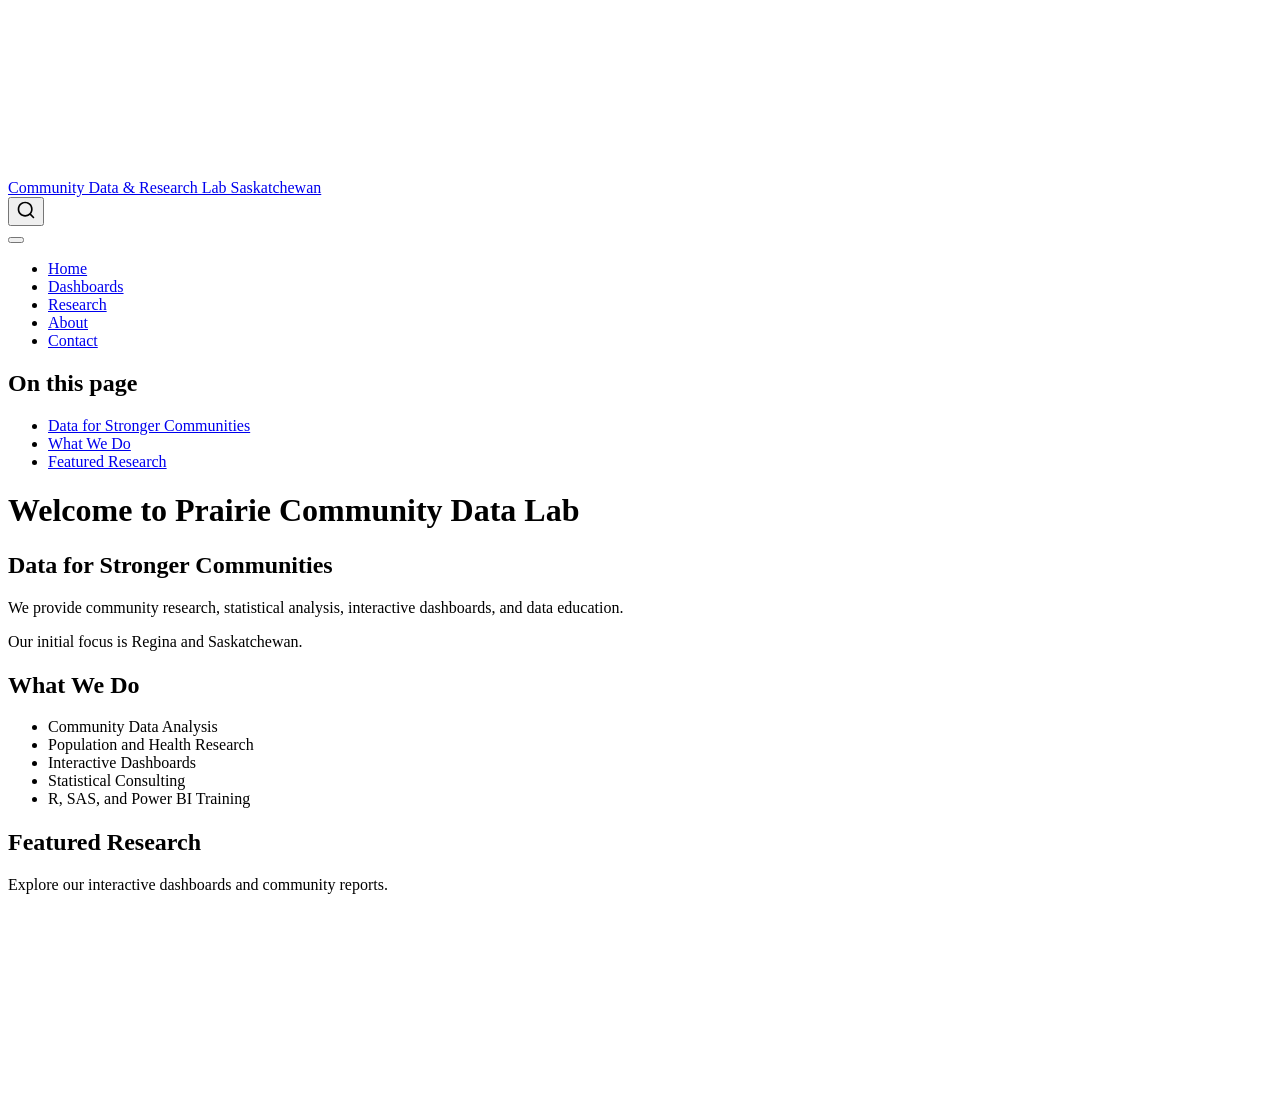
==== docs/index.html @ 87b05493 "Add files via upload" ====
<!DOCTYPE html>
<html xmlns="http://www.w3.org/1999/xhtml" lang="en" xml:lang="en"><head>

<meta charset="utf-8">
<meta name="generator" content="quarto-1.7.32">

<meta name="viewport" content="width=device-width, initial-scale=1.0, user-scalable=yes">


<title>Welcome to Prairie Community Data Lab – Community Data &amp; Research Lab Saskatchewan</title>
<style>
code{white-space: pre-wrap;}
span.smallcaps{font-variant: small-caps;}
div.columns{display: flex; gap: min(4vw, 1.5em);}
div.column{flex: auto; overflow-x: auto;}
div.hanging-indent{margin-left: 1.5em; text-indent: -1.5em;}
ul.task-list{list-style: none;}
ul.task-list li input[type="checkbox"] {
  width: 0.8em;
  margin: 0 0.8em 0.2em -1em; /* quarto-specific, see https://github.com/quarto-dev/quarto-cli/issues/4556 */ 
  vertical-align: middle;
}
</style>


<script src="site_libs/quarto-nav/quarto-nav.js"></script>
<script src="site_libs/quarto-nav/headroom.min.js"></script>
<script src="site_libs/clipboard/clipboard.min.js"></script>
<script src="site_libs/quarto-search/autocomplete.umd.js"></script>
<script src="site_libs/quarto-search/fuse.min.js"></script>
<script src="site_libs/quarto-search/quarto-search.js"></script>
<meta name="quarto:offset" content="./">
<script src="site_libs/quarto-html/quarto.js" type="module"></script>
<script src="site_libs/quarto-html/tabsets/tabsets.js" type="module"></script>
<script src="site_libs/quarto-html/popper.min.js"></script>
<script src="site_libs/quarto-html/tippy.umd.min.js"></script>
<script src="site_libs/quarto-html/anchor.min.js"></script>
<link href="site_libs/quarto-html/tippy.css" rel="stylesheet">
<link href="site_libs/quarto-html/quarto-syntax-highlighting-37eea08aefeeee20ff55810ff984fec1.css" rel="stylesheet" id="quarto-text-highlighting-styles">
<script src="site_libs/bootstrap/bootstrap.min.js"></script>
<link href="site_libs/bootstrap/bootstrap-icons.css" rel="stylesheet">
<link href="site_libs/bootstrap/bootstrap-dfb324f25d9b1687192fa8be62ac8f9c.min.css" rel="stylesheet" append-hash="true" id="quarto-bootstrap" data-mode="light">
<script id="quarto-search-options" type="application/json">{
  "location": "navbar",
  "copy-button": false,
  "collapse-after": 3,
  "panel-placement": "end",
  "type": "overlay",
  "limit": 50,
  "keyboard-shortcut": [
    "f",
    "/",
    "s"
  ],
  "show-item-context": false,
  "language": {
    "search-no-results-text": "No results",
    "search-matching-documents-text": "matching documents",
    "search-copy-link-title": "Copy link to search",
    "search-hide-matches-text": "Hide additional matches",
    "search-more-match-text": "more match in this document",
    "search-more-matches-text": "more matches in this document",
    "search-clear-button-title": "Clear",
    "search-text-placeholder": "",
    "search-detached-cancel-button-title": "Cancel",
    "search-submit-button-title": "Submit",
    "search-label": "Search"
  }
}</script>


</head>

<body class="nav-fixed quarto-light">

<div id="quarto-search-results"></div>
  <header id="quarto-header" class="headroom fixed-top">
    <nav class="navbar navbar-expand-lg " data-bs-theme="dark">
      <div class="navbar-container container-fluid">
      <div class="navbar-brand-container mx-auto">
    <a class="navbar-brand" href="./index.html">
    <span class="navbar-title">Community Data &amp; Research Lab Saskatchewan</span>
    </a>
  </div>
            <div id="quarto-search" class="" title="Search"></div>
          <button class="navbar-toggler" type="button" data-bs-toggle="collapse" data-bs-target="#navbarCollapse" aria-controls="navbarCollapse" role="menu" aria-expanded="false" aria-label="Toggle navigation" onclick="if (window.quartoToggleHeadroom) { window.quartoToggleHeadroom(); }">
  <span class="navbar-toggler-icon"></span>
</button>
          <div class="collapse navbar-collapse" id="navbarCollapse">
            <ul class="navbar-nav navbar-nav-scroll me-auto">
  <li class="nav-item">
    <a class="nav-link active" href="./index.html" aria-current="page"> 
<span class="menu-text">Home</span></a>
  </li>  
  <li class="nav-item">
    <a class="nav-link" href="./dashboard.html"> 
<span class="menu-text">Dashboards</span></a>
  </li>  
  <li class="nav-item">
    <a class="nav-link" href="./research.qmd"> 
<span class="menu-text">Research</span></a>
  </li>  
  <li class="nav-item">
    <a class="nav-link" href="./about.html"> 
<span class="menu-text">About</span></a>
  </li>  
  <li class="nav-item">
    <a class="nav-link" href="./contact.qmd"> 
<span class="menu-text">Contact</span></a>
  </li>  
</ul>
          </div> <!-- /navcollapse -->
            <div class="quarto-navbar-tools">
</div>
      </div> <!-- /container-fluid -->
    </nav>
</header>
<!-- content -->
<div id="quarto-content" class="quarto-container page-columns page-rows-contents page-layout-article page-navbar">
<!-- sidebar -->
<!-- margin-sidebar -->
    <div id="quarto-margin-sidebar" class="sidebar margin-sidebar">
        <nav id="TOC" role="doc-toc" class="toc-active">
    <h2 id="toc-title">On this page</h2>
   
  <ul>
  <li><a href="#data-for-stronger-communities" id="toc-data-for-stronger-communities" class="nav-link active" data-scroll-target="#data-for-stronger-communities">Data for Stronger Communities</a></li>
  <li><a href="#what-we-do" id="toc-what-we-do" class="nav-link" data-scroll-target="#what-we-do">What We Do</a></li>
  <li><a href="#featured-research" id="toc-featured-research" class="nav-link" data-scroll-target="#featured-research">Featured Research</a></li>
  </ul>
</nav>
    </div>
<!-- main -->
<main class="content" id="quarto-document-content">

<header id="title-block-header" class="quarto-title-block default">
<div class="quarto-title">
<h1 class="title">Welcome to Prairie Community Data Lab</h1>
</div>



<div class="quarto-title-meta">

    
  
    
  </div>
  


</header>


<section id="data-for-stronger-communities" class="level2">
<h2 class="anchored" data-anchor-id="data-for-stronger-communities">Data for Stronger Communities</h2>
<p>We provide community research, statistical analysis, interactive dashboards, and data education.</p>
<p>Our initial focus is Regina and Saskatchewan.</p>
</section>
<section id="what-we-do" class="level2">
<h2 class="anchored" data-anchor-id="what-we-do">What We Do</h2>
<ul>
<li>Community Data Analysis</li>
<li>Population and Health Research</li>
<li>Interactive Dashboards</li>
<li>Statistical Consulting</li>
<li>R, SAS, and Power BI Training</li>
</ul>
</section>
<section id="featured-research" class="level2">
<h2 class="anchored" data-anchor-id="featured-research">Featured Research</h2>
<p>Explore our interactive dashboards and community reports.</p>


</section>

</main> <!-- /main -->
<script id="quarto-html-after-body" type="application/javascript">
  window.document.addEventListener("DOMContentLoaded", function (event) {
    const icon = "";
    const anchorJS = new window.AnchorJS();
    anchorJS.options = {
      placement: 'right',
      icon: icon
    };
    anchorJS.add('.anchored');
    const isCodeAnnotation = (el) => {
      for (const clz of el.classList) {
        if (clz.startsWith('code-annotation-')) {                     
          return true;
        }
      }
      return false;
    }
    const onCopySuccess = function(e) {
      // button target
      const button = e.trigger;
      // don't keep focus
      button.blur();
      // flash "checked"
      button.classList.add('code-copy-button-checked');
      var currentTitle = button.getAttribute("title");
      button.setAttribute("title", "Copied!");
      let tooltip;
      if (window.bootstrap) {
        button.setAttribute("data-bs-toggle", "tooltip");
        button.setAttribute("data-bs-placement", "left");
        button.setAttribute("data-bs-title", "Copied!");
        tooltip = new bootstrap.Tooltip(button, 
          { trigger: "manual", 
            customClass: "code-copy-button-tooltip",
            offset: [0, -8]});
        tooltip.show();    
      }
      setTimeout(function() {
        if (tooltip) {
          tooltip.hide();
          button.removeAttribute("data-bs-title");
          button.removeAttribute("data-bs-toggle");
          button.removeAttribute("data-bs-placement");
        }
        button.setAttribute("title", currentTitle);
        button.classList.remove('code-copy-button-checked');
      }, 1000);
      // clear code selection
      e.clearSelection();
    }
    const getTextToCopy = function(trigger) {
        const codeEl = trigger.previousElementSibling.cloneNode(true);
        for (const childEl of codeEl.children) {
          if (isCodeAnnotation(childEl)) {
            childEl.remove();
          }
        }
        return codeEl.innerText;
    }
    const clipboard = new window.ClipboardJS('.code-copy-button:not([data-in-quarto-modal])', {
      text: getTextToCopy
    });
    clipboard.on('success', onCopySuccess);
    if (window.document.getElementById('quarto-embedded-source-code-modal')) {
      const clipboardModal = new window.ClipboardJS('.code-copy-button[data-in-quarto-modal]', {
        text: getTextToCopy,
        container: window.document.getElementById('quarto-embedded-source-code-modal')
      });
      clipboardModal.on('success', onCopySuccess);
    }
      var localhostRegex = new RegExp(/^(?:http|https):\/\/localhost\:?[0-9]*\//);
      var mailtoRegex = new RegExp(/^mailto:/);
        var filterRegex = new RegExp("https:\/\/github\.com\/raselkabir1010\/Community-Data-and-Research-Lab-Saskatchewan\/");
      var isInternal = (href) => {
          return filterRegex.test(href) || localhostRegex.test(href) || mailtoRegex.test(href);
      }
      // Inspect non-navigation links and adorn them if external
     var links = window.document.querySelectorAll('a[href]:not(.nav-link):not(.navbar-brand):not(.toc-action):not(.sidebar-link):not(.sidebar-item-toggle):not(.pagination-link):not(.no-external):not([aria-hidden]):not(.dropdown-item):not(.quarto-navigation-tool):not(.about-link)');
      for (var i=0; i<links.length; i++) {
        const link = links[i];
        if (!isInternal(link.href)) {
          // undo the damage that might have been done by quarto-nav.js in the case of
          // links that we want to consider external
          if (link.dataset.originalHref !== undefined) {
            link.href = link.dataset.originalHref;
          }
        }
      }
    function tippyHover(el, contentFn, onTriggerFn, onUntriggerFn) {
      const config = {
        allowHTML: true,
        maxWidth: 500,
        delay: 100,
        arrow: false,
        appendTo: function(el) {
            return el.parentElement;
        },
        interactive: true,
        interactiveBorder: 10,
        theme: 'quarto',
        placement: 'bottom-start',
      };
      if (contentFn) {
        config.content = contentFn;
      }
      if (onTriggerFn) {
        config.onTrigger = onTriggerFn;
      }
      if (onUntriggerFn) {
        config.onUntrigger = onUntriggerFn;
      }
      window.tippy(el, config); 
    }
    const noterefs = window.document.querySelectorAll('a[role="doc-noteref"]');
    for (var i=0; i<noterefs.length; i++) {
      const ref = noterefs[i];
      tippyHover(ref, function() {
        // use id or data attribute instead here
        let href = ref.getAttribute('data-footnote-href') || ref.getAttribute('href');
        try { href = new URL(href).hash; } catch {}
        const id = href.replace(/^#\/?/, "");
        const note = window.document.getElementById(id);
        if (note) {
          return note.innerHTML;
        } else {
          return "";
        }
      });
    }
    const xrefs = window.document.querySelectorAll('a.quarto-xref');
    const processXRef = (id, note) => {
      // Strip column container classes
      const stripColumnClz = (el) => {
        el.classList.remove("page-full", "page-columns");
        if (el.children) {
          for (const child of el.children) {
            stripColumnClz(child);
          }
        }
      }
      stripColumnClz(note)
      if (id === null || id.startsWith('sec-')) {
        // Special case sections, only their first couple elements
        const container = document.createElement("div");
        if (note.children && note.children.length > 2) {
          container.appendChild(note.children[0].cloneNode(true));
          for (let i = 1; i < note.children.length; i++) {
            const child = note.children[i];
            if (child.tagName === "P" && child.innerText === "") {
              continue;
            } else {
              container.appendChild(child.cloneNode(true));
              break;
            }
          }
          if (window.Quarto?.typesetMath) {
            window.Quarto.typesetMath(container);
          }
          return container.innerHTML
        } else {
          if (window.Quarto?.typesetMath) {
            window.Quarto.typesetMath(note);
          }
          return note.innerHTML;
        }
      } else {
        // Remove any anchor links if they are present
        const anchorLink = note.querySelector('a.anchorjs-link');
        if (anchorLink) {
          anchorLink.remove();
        }
        if (window.Quarto?.typesetMath) {
          window.Quarto.typesetMath(note);
        }
        if (note.classList.contains("callout")) {
          return note.outerHTML;
        } else {
          return note.innerHTML;
        }
      }
    }
    for (var i=0; i<xrefs.length; i++) {
      const xref = xrefs[i];
      tippyHover(xref, undefined, function(instance) {
        instance.disable();
        let url = xref.getAttribute('href');
        let hash = undefined; 
        if (url.startsWith('#')) {
          hash = url;
        } else {
          try { hash = new URL(url).hash; } catch {}
        }
        if (hash) {
          const id = hash.replace(/^#\/?/, "");
          const note = window.document.getElementById(id);
          if (note !== null) {
            try {
              const html = processXRef(id, note.cloneNode(true));
              instance.setContent(html);
            } finally {
              instance.enable();
              instance.show();
            }
          } else {
            // See if we can fetch this
            fetch(url.split('#')[0])
            .then(res => res.text())
            .then(html => {
              const parser = new DOMParser();
              const htmlDoc = parser.parseFromString(html, "text/html");
              const note = htmlDoc.getElementById(id);
              if (note !== null) {
                const html = processXRef(id, note);
                instance.setContent(html);
              } 
            }).finally(() => {
              instance.enable();
              instance.show();
            });
          }
        } else {
          // See if we can fetch a full url (with no hash to target)
          // This is a special case and we should probably do some content thinning / targeting
          fetch(url)
          .then(res => res.text())
          .then(html => {
            const parser = new DOMParser();
            const htmlDoc = parser.parseFromString(html, "text/html");
            const note = htmlDoc.querySelector('main.content');
            if (note !== null) {
              // This should only happen for chapter cross references
              // (since there is no id in the URL)
              // remove the first header
              if (note.children.length > 0 && note.children[0].tagName === "HEADER") {
                note.children[0].remove();
              }
              const html = processXRef(null, note);
              instance.setContent(html);
            } 
          }).finally(() => {
            instance.enable();
            instance.show();
          });
        }
      }, function(instance) {
      });
    }
        let selectedAnnoteEl;
        const selectorForAnnotation = ( cell, annotation) => {
          let cellAttr = 'data-code-cell="' + cell + '"';
          let lineAttr = 'data-code-annotation="' +  annotation + '"';
          const selector = 'span[' + cellAttr + '][' + lineAttr + ']';
          return selector;
        }
        const selectCodeLines = (annoteEl) => {
          const doc = window.document;
          const targetCell = annoteEl.getAttribute("data-target-cell");
          const targetAnnotation = annoteEl.getAttribute("data-target-annotation");
          const annoteSpan = window.document.querySelector(selectorForAnnotation(targetCell, targetAnnotation));
          const lines = annoteSpan.getAttribute("data-code-lines").split(",");
          const lineIds = lines.map((line) => {
            return targetCell + "-" + line;
          })
          let top = null;
          let height = null;
          let parent = null;
          if (lineIds.length > 0) {
              //compute the position of the single el (top and bottom and make a div)
              const el = window.document.getElementById(lineIds[0]);
              top = el.offsetTop;
              height = el.offsetHeight;
              parent = el.parentElement.parentElement;
            if (lineIds.length > 1) {
              const lastEl = window.document.getElementById(lineIds[lineIds.length - 1]);
              const bottom = lastEl.offsetTop + lastEl.offsetHeight;
              height = bottom - top;
            }
            if (top !== null && height !== null && parent !== null) {
              // cook up a div (if necessary) and position it 
              let div = window.document.getElementById("code-annotation-line-highlight");
              if (div === null) {
                div = window.document.createElement("div");
                div.setAttribute("id", "code-annotation-line-highlight");
                div.style.position = 'absolute';
                parent.appendChild(div);
              }
              div.style.top = top - 2 + "px";
              div.style.height = height + 4 + "px";
              div.style.left = 0;
              let gutterDiv = window.document.getElementById("code-annotation-line-highlight-gutter");
              if (gutterDiv === null) {
                gutterDiv = window.document.createElement("div");
                gutterDiv.setAttribute("id", "code-annotation-line-highlight-gutter");
                gutterDiv.style.position = 'absolute';
                const codeCell = window.document.getElementById(targetCell);
                const gutter = codeCell.querySelector('.code-annotation-gutter');
                gutter.appendChild(gutterDiv);
              }
              gutterDiv.style.top = top - 2 + "px";
              gutterDiv.style.height = height + 4 + "px";
            }
            selectedAnnoteEl = annoteEl;
          }
        };
        const unselectCodeLines = () => {
          const elementsIds = ["code-annotation-line-highlight", "code-annotation-line-highlight-gutter"];
          elementsIds.forEach((elId) => {
            const div = window.document.getElementById(elId);
            if (div) {
              div.remove();
            }
          });
          selectedAnnoteEl = undefined;
        };
          // Handle positioning of the toggle
      window.addEventListener(
        "resize",
        throttle(() => {
          elRect = undefined;
          if (selectedAnnoteEl) {
            selectCodeLines(selectedAnnoteEl);
          }
        }, 10)
      );
      function throttle(fn, ms) {
      let throttle = false;
      let timer;
        return (...args) => {
          if(!throttle) { // first call gets through
              fn.apply(this, args);
              throttle = true;
          } else { // all the others get throttled
              if(timer) clearTimeout(timer); // cancel #2
              timer = setTimeout(() => {
                fn.apply(this, args);
                timer = throttle = false;
              }, ms);
          }
        };
      }
        // Attach click handler to the DT
        const annoteDls = window.document.querySelectorAll('dt[data-target-cell]');
        for (const annoteDlNode of annoteDls) {
          annoteDlNode.addEventListener('click', (event) => {
            const clickedEl = event.target;
            if (clickedEl !== selectedAnnoteEl) {
              unselectCodeLines();
              const activeEl = window.document.querySelector('dt[data-target-cell].code-annotation-active');
              if (activeEl) {
                activeEl.classList.remove('code-annotation-active');
              }
              selectCodeLines(clickedEl);
              clickedEl.classList.add('code-annotation-active');
            } else {
              // Unselect the line
              unselectCodeLines();
              clickedEl.classList.remove('code-annotation-active');
            }
          });
        }
    const findCites = (el) => {
      const parentEl = el.parentElement;
      if (parentEl) {
        const cites = parentEl.dataset.cites;
        if (cites) {
          return {
            el,
            cites: cites.split(' ')
          };
        } else {
          return findCites(el.parentElement)
        }
      } else {
        return undefined;
      }
    };
    var bibliorefs = window.document.querySelectorAll('a[role="doc-biblioref"]');
    for (var i=0; i<bibliorefs.length; i++) {
      const ref = bibliorefs[i];
      const citeInfo = findCites(ref);
      if (citeInfo) {
        tippyHover(citeInfo.el, function() {
          var popup = window.document.createElement('div');
          citeInfo.cites.forEach(function(cite) {
            var citeDiv = window.document.createElement('div');
            citeDiv.classList.add('hanging-indent');
            citeDiv.classList.add('csl-entry');
            var biblioDiv = window.document.getElementById('ref-' + cite);
            if (biblioDiv) {
              citeDiv.innerHTML = biblioDiv.innerHTML;
            }
            popup.appendChild(citeDiv);
          });
          return popup.innerHTML;
        });
      }
    }
  });
  </script>
</div> <!-- /content -->




</body></html>
---- docs/site_libs/quarto-html/tippy.css ----
.tippy-box[data-animation=fade][data-state=hidden]{opacity:0}[data-tippy-root]{max-width:calc(100vw - 10px)}.tippy-box{position:relative;background-color:#333;color:#fff;border-radius:4px;font-size:14px;line-height:1.4;white-space:normal;outline:0;transition-property:transform,visibility,opacity}.tippy-box[data-placement^=top]>.tippy-arrow{bottom:0}.tippy-box[data-placement^=top]>.tippy-arrow:before{bottom:-7px;left:0;border-width:8px 8px 0;border-top-color:initial;transform-origin:center top}.tippy-box[data-placement^=bottom]>.tippy-arrow{top:0}.tippy-box[data-placement^=bottom]>.tippy-arrow:before{top:-7px;left:0;border-width:0 8px 8px;border-bottom-color:initial;transform-origin:center bottom}.tippy-box[data-placement^=left]>.tippy-arrow{right:0}.tippy-box[data-placement^=left]>.tippy-arrow:before{border-width:8px 0 8px 8px;border-left-color:initial;right:-7px;transform-origin:center left}.tippy-box[data-placement^=right]>.tippy-arrow{left:0}.tippy-box[data-placement^=right]>.tippy-arrow:before{left:-7px;border-width:8px 8px 8px 0;border-right-color:initial;transform-origin:center right}.tippy-box[data-inertia][data-state=visible]{transition-timing-function:cubic-bezier(.54,1.5,.38,1.11)}.tippy-arrow{width:16px;height:16px;color:#333}.tippy-arrow:before{content:"";position:absolute;border-color:transparent;border-style:solid}.tippy-content{position:relative;padding:5px 9px;z-index:1}
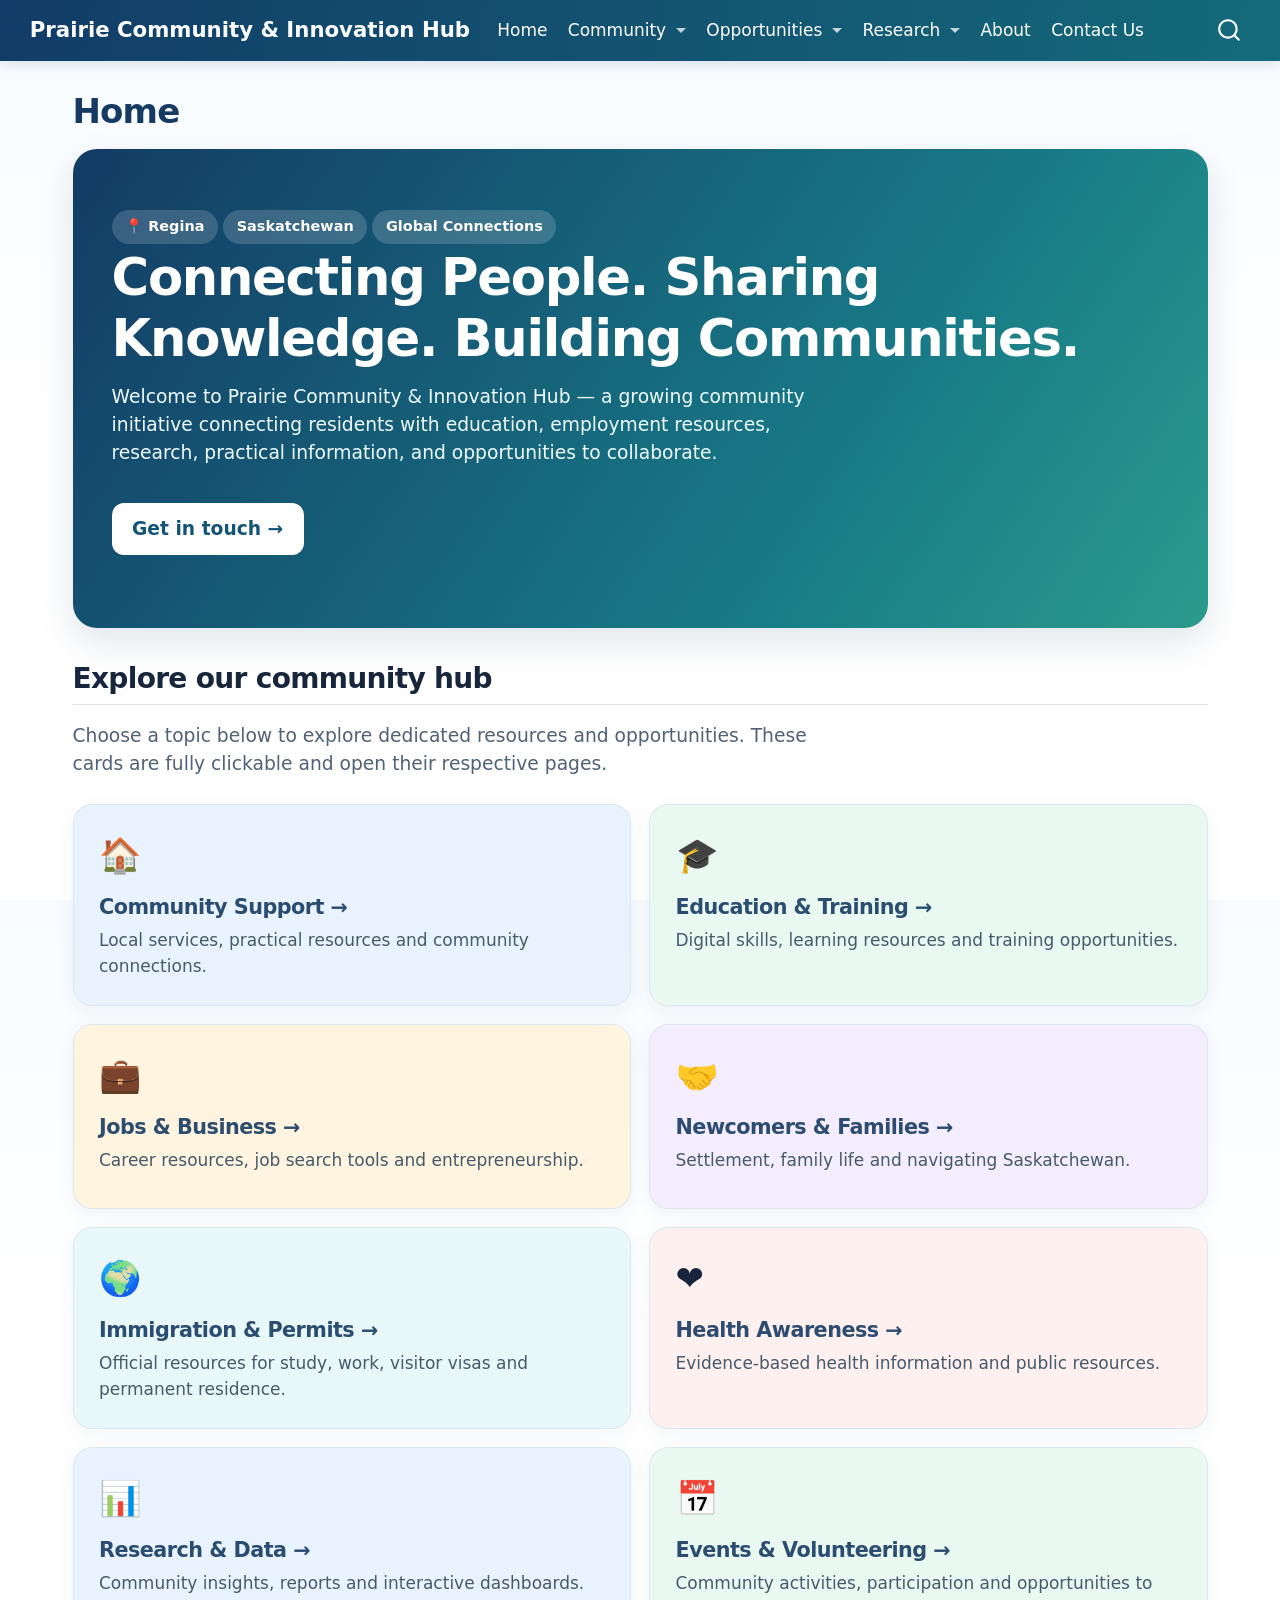
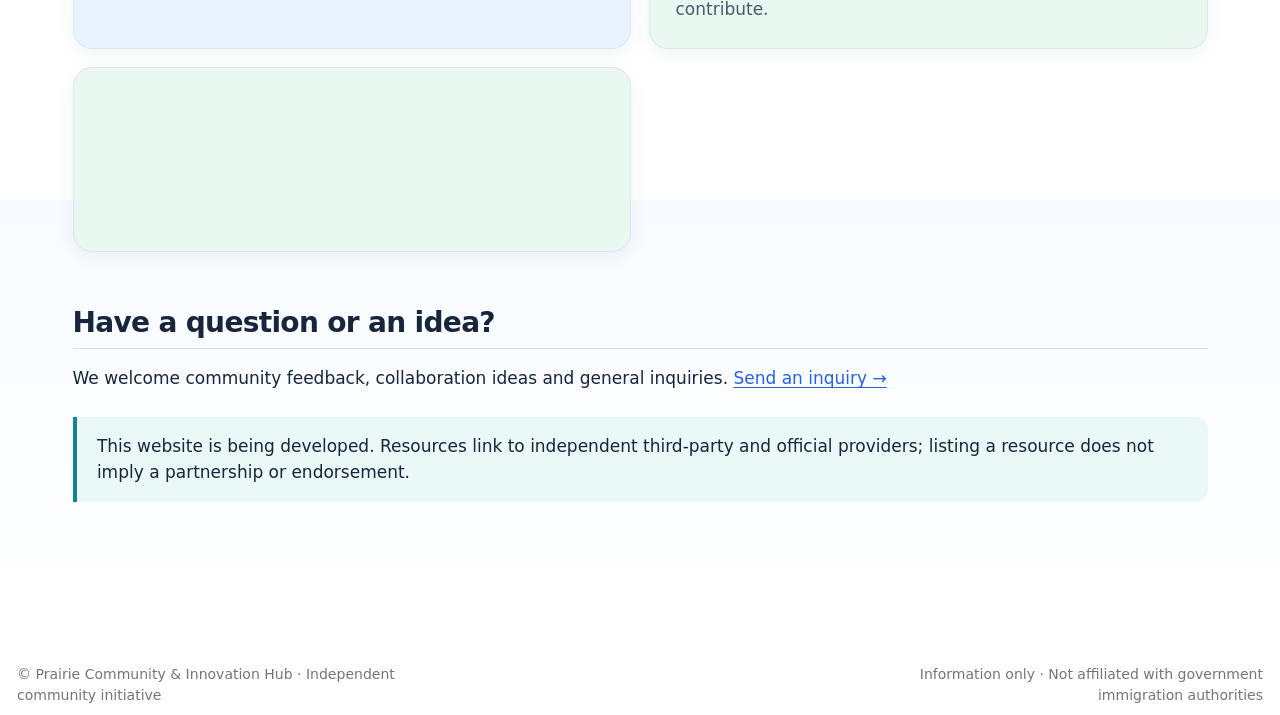
==== commit 5e0fa032: "Update Prairie Community Hub website" ====
--- a/docs/index.html
+++ b/docs/index.html
@@ -2,12 +2,12 @@
 <html xmlns="http://www.w3.org/1999/xhtml" lang="en" xml:lang="en"><head>
 
 <meta charset="utf-8">
-<meta name="generator" content="quarto-1.7.32">
+<meta name="generator" content="quarto-1.6.42">
 
 <meta name="viewport" content="width=device-width, initial-scale=1.0, user-scalable=yes">
 
 
-<title>Welcome to Prairie Community Data Lab – Community Data &amp; Research Lab Saskatchewan</title>
+<title>Home – Prairie Community &amp; Innovation Hub</title>
 <style>
 code{white-space: pre-wrap;}
 span.smallcaps{font-variant: small-caps;}
@@ -30,16 +30,15 @@
 <script src="site_libs/quarto-search/fuse.min.js"></script>
 <script src="site_libs/quarto-search/quarto-search.js"></script>
 <meta name="quarto:offset" content="./">
-<script src="site_libs/quarto-html/quarto.js" type="module"></script>
-<script src="site_libs/quarto-html/tabsets/tabsets.js" type="module"></script>
+<script src="site_libs/quarto-html/quarto.js"></script>
 <script src="site_libs/quarto-html/popper.min.js"></script>
 <script src="site_libs/quarto-html/tippy.umd.min.js"></script>
 <script src="site_libs/quarto-html/anchor.min.js"></script>
 <link href="site_libs/quarto-html/tippy.css" rel="stylesheet">
-<link href="site_libs/quarto-html/quarto-syntax-highlighting-37eea08aefeeee20ff55810ff984fec1.css" rel="stylesheet" id="quarto-text-highlighting-styles">
+<link href="site_libs/quarto-html/quarto-syntax-highlighting-2f5df379a58b258e96c21c0638c20c03.css" rel="stylesheet" id="quarto-text-highlighting-styles">
 <script src="site_libs/bootstrap/bootstrap.min.js"></script>
 <link href="site_libs/bootstrap/bootstrap-icons.css" rel="stylesheet">
-<link href="site_libs/bootstrap/bootstrap-dfb324f25d9b1687192fa8be62ac8f9c.min.css" rel="stylesheet" append-hash="true" id="quarto-bootstrap" data-mode="light">
+<link href="site_libs/bootstrap/bootstrap-fad5ab29a14bbe0a7a7d29177f3f13bb.min.css" rel="stylesheet" append-hash="true" id="quarto-bootstrap" data-mode="light">
 <script id="quarto-search-options" type="application/json">{
   "location": "navbar",
   "copy-button": false,
@@ -67,11 +66,13 @@
     "search-label": "Search"
   }
 }</script>
-
-
+<style>html{ scroll-behavior: smooth; }</style>
+
+
+<link rel="stylesheet" href="styles.css">
 </head>
 
-<body class="nav-fixed quarto-light">
+<body class="nav-fixed">
 
 <div id="quarto-search-results"></div>
   <header id="quarto-header" class="headroom fixed-top">
@@ -79,7 +80,7 @@
       <div class="navbar-container container-fluid">
       <div class="navbar-brand-container mx-auto">
     <a class="navbar-brand" href="./index.html">
-    <span class="navbar-title">Community Data &amp; Research Lab Saskatchewan</span>
+    <span class="navbar-title">Prairie Community &amp; Innovation Hub</span>
     </a>
   </div>
             <div id="quarto-search" class="" title="Search"></div>
@@ -92,21 +93,66 @@
     <a class="nav-link active" href="./index.html" aria-current="page"> 
 <span class="menu-text">Home</span></a>
   </li>  
-  <li class="nav-item">
-    <a class="nav-link" href="./dashboard.html"> 
-<span class="menu-text">Dashboards</span></a>
-  </li>  
-  <li class="nav-item">
-    <a class="nav-link" href="./research.qmd"> 
-<span class="menu-text">Research</span></a>
-  </li>  
+  <li class="nav-item dropdown ">
+    <a class="nav-link dropdown-toggle" href="#" id="nav-menu-community" role="link" data-bs-toggle="dropdown" aria-expanded="false">
+ <span class="menu-text">Community</span>
+    </a>
+    <ul class="dropdown-menu" aria-labelledby="nav-menu-community">    
+        <li>
+    <a class="dropdown-item" href="./community.html">
+ <span class="dropdown-text">Community Support</span></a>
+  </li>  
+        <li>
+    <a class="dropdown-item" href="./newcomers.html">
+ <span class="dropdown-text">Newcomers &amp; Families</span></a>
+  </li>  
+        <li>
+    <a class="dropdown-item" href="./immigration.html">
+ <span class="dropdown-text">Immigration &amp; Permits</span></a>
+  </li>  
+        <li>
+    <a class="dropdown-item" href="./health.html">
+ <span class="dropdown-text">Health Awareness</span></a>
+  </li>  
+    </ul>
+  </li>
+  <li class="nav-item dropdown ">
+    <a class="nav-link dropdown-toggle" href="#" id="nav-menu-opportunities" role="link" data-bs-toggle="dropdown" aria-expanded="false">
+ <span class="menu-text">Opportunities</span>
+    </a>
+    <ul class="dropdown-menu" aria-labelledby="nav-menu-opportunities">    
+        <li>
+    <a class="dropdown-item" href="./education.html">
+ <span class="dropdown-text">Education &amp; Training</span></a>
+  </li>  
+        <li>
+    <a class="dropdown-item" href="./jobs.html">
+ <span class="dropdown-text">Jobs &amp; Business</span></a>
+  </li>  
+        <li>
+    <a class="dropdown-item" href="./events.html">
+ <span class="dropdown-text">Events &amp; Volunteering</span></a>
+  </li>  
+    </ul>
+  </li>
+  <li class="nav-item dropdown ">
+    <a class="nav-link dropdown-toggle" href="#" id="nav-menu-research" role="link" data-bs-toggle="dropdown" aria-expanded="false">
+ <span class="menu-text">Research</span>
+    </a>
+    <ul class="dropdown-menu" aria-labelledby="nav-menu-research">    
+        <li>
+    <a class="dropdown-item" href="./research.html">
+ <span class="dropdown-text">Research &amp; Data</span></a>
+  </li>  
+    </ul>
+  </li>
   <li class="nav-item">
     <a class="nav-link" href="./about.html"> 
 <span class="menu-text">About</span></a>
   </li>  
   <li class="nav-item">
-    <a class="nav-link" href="./contact.qmd"> 
-<span class="menu-text">Contact</span></a>
+    <a class="nav-link" href="./contact.html"> 
+<span class="menu-text">Contact Us</span></a>
   </li>  
 </ul>
           </div> <!-- /navcollapse -->
@@ -116,31 +162,21 @@
     </nav>
 </header>
 <!-- content -->
-<div id="quarto-content" class="quarto-container page-columns page-rows-contents page-layout-article page-navbar">
+<div id="quarto-content" class="quarto-container page-columns page-rows-contents page-layout-full page-navbar">
 <!-- sidebar -->
 <!-- margin-sidebar -->
-    <div id="quarto-margin-sidebar" class="sidebar margin-sidebar">
-        <nav id="TOC" role="doc-toc" class="toc-active">
-    <h2 id="toc-title">On this page</h2>
-   
-  <ul>
-  <li><a href="#data-for-stronger-communities" id="toc-data-for-stronger-communities" class="nav-link active" data-scroll-target="#data-for-stronger-communities">Data for Stronger Communities</a></li>
-  <li><a href="#what-we-do" id="toc-what-we-do" class="nav-link" data-scroll-target="#what-we-do">What We Do</a></li>
-  <li><a href="#featured-research" id="toc-featured-research" class="nav-link" data-scroll-target="#featured-research">Featured Research</a></li>
-  </ul>
-</nav>
-    </div>
+    
 <!-- main -->
-<main class="content" id="quarto-document-content">
+<main class="content column-page" id="quarto-document-content">
 
 <header id="title-block-header" class="quarto-title-block default">
 <div class="quarto-title">
-<h1 class="title">Welcome to Prairie Community Data Lab</h1>
+<h1 class="title">Home</h1>
 </div>
 
 
 
-<div class="quarto-title-meta">
+<div class="quarto-title-meta column-page">
 
     
   
@@ -152,266 +188,328 @@
 </header>
 
 
-<section id="data-for-stronger-communities" class="level2">
-<h2 class="anchored" data-anchor-id="data-for-stronger-communities">Data for Stronger Communities</h2>
-<p>We provide community research, statistical analysis, interactive dashboards, and data education.</p>
-<p>Our initial focus is Regina and Saskatchewan.</p>
+<div class="hero">
+<span class="pill">📍 Regina</span><span class="pill">Saskatchewan</span><span class="pill">Global Connections</span>
+<h1>
+Connecting People. Sharing Knowledge. Building Communities.
+</h1>
+<p>
+Welcome to Prairie Community &amp; Innovation Hub — a growing community initiative connecting residents with education, employment resources, research, practical information, and opportunities to collaborate.
+</p>
+<p><a class="cta" href="./contact.html">Get in touch →</a></p>
+</div>
+<section id="explore-our-community-hub" class="level2">
+<h2 class="anchored" data-anchor-id="explore-our-community-hub">Explore our community hub</h2>
+<p class="intro">
+Choose a topic below to explore dedicated resources and opportunities. These cards are fully clickable and open their respective pages.
+</p>
+<div class="hub-grid">
+<a class="hub-card blue" href="./community.html"><span class="symbol">🏠</span>
+<h3 class="anchored">
+Community Support →
+</h3>
+<p>
+Local services, practical resources and community connections.
+</p>
+</a> <a class="hub-card mint" href="./education.html"><span class="symbol">🎓</span>
+<h3 class="anchored">
+Education &amp; Training →
+</h3>
+<p>
+Digital skills, learning resources and training opportunities.
+</p>
+</a> <a class="hub-card amber" href="./jobs.html"><span class="symbol">💼</span>
+<h3 class="anchored">
+Jobs &amp; Business →
+</h3>
+<p>
+Career resources, job search tools and entrepreneurship.
+</p>
+</a> <a class="hub-card lav" href="./newcomers.html"><span class="symbol">🤝</span>
+<h3 class="anchored">
+Newcomers &amp; Families →
+</h3>
+<p>
+Settlement, family life and navigating Saskatchewan.
+</p>
+</a> <a class="hub-card teal" href="./immigration.html"><span class="symbol">🌍</span>
+<h3 class="anchored">
+Immigration &amp; Permits →
+</h3>
+<p>
+Official resources for study, work, visitor visas and permanent residence.
+</p>
+</a> <a class="hub-card rose" href="./health.html"><span class="symbol">❤️</span>
+<h3 class="anchored">
+Health Awareness →
+</h3>
+<p>
+Evidence-based health information and public resources.
+</p>
+</a> <a class="hub-card blue" href="./research.html"><span class="symbol">📊</span>
+<h3 class="anchored">
+Research &amp; Data →
+</h3>
+<p>
+Community insights, reports and interactive dashboards.
+</p>
+</a> <a class="hub-card mint" href="./events.html"><span class="symbol">📅</span>
+<h3 class="anchored">
+Events &amp; Volunteering →
+</h3>
+<p>
+Community activities, participation and opportunities to contribute.
+</p>
+</a><p><a class="hub-card mint" href="./events.html"></a></p>
+</div>
 </section>
-<section id="what-we-do" class="level2">
-<h2 class="anchored" data-anchor-id="what-we-do">What We Do</h2>
-<ul>
-<li>Community Data Analysis</li>
-<li>Population and Health Research</li>
-<li>Interactive Dashboards</li>
-<li>Statistical Consulting</li>
-<li>R, SAS, and Power BI Training</li>
-</ul>
-</section>
-<section id="featured-research" class="level2">
-<h2 class="anchored" data-anchor-id="featured-research">Featured Research</h2>
-<p>Explore our interactive dashboards and community reports.</p>
+<section id="have-a-question-or-an-idea" class="level2">
+<h2 class="anchored" data-anchor-id="have-a-question-or-an-idea">Have a question or an idea?</h2>
+<p>We welcome community feedback, collaboration ideas and general inquiries. <a href="./contact.html">Send an inquiry →</a></p>
+<div class="note">
+This website is being developed. Resources link to independent third-party and official providers; listing a resource does not imply a partnership or endorsement.
+</div>
 
 
 </section>
 
 </main> <!-- /main -->
 <script id="quarto-html-after-body" type="application/javascript">
-  window.document.addEventListener("DOMContentLoaded", function (event) {
-    const icon = "";
-    const anchorJS = new window.AnchorJS();
-    anchorJS.options = {
-      placement: 'right',
-      icon: icon
+window.document.addEventListener("DOMContentLoaded", function (event) {
+  const toggleBodyColorMode = (bsSheetEl) => {
+    const mode = bsSheetEl.getAttribute("data-mode");
+    const bodyEl = window.document.querySelector("body");
+    if (mode === "dark") {
+      bodyEl.classList.add("quarto-dark");
+      bodyEl.classList.remove("quarto-light");
+    } else {
+      bodyEl.classList.add("quarto-light");
+      bodyEl.classList.remove("quarto-dark");
+    }
+  }
+  const toggleBodyColorPrimary = () => {
+    const bsSheetEl = window.document.querySelector("link#quarto-bootstrap");
+    if (bsSheetEl) {
+      toggleBodyColorMode(bsSheetEl);
+    }
+  }
+  toggleBodyColorPrimary();  
+  const icon = "";
+  const anchorJS = new window.AnchorJS();
+  anchorJS.options = {
+    placement: 'right',
+    icon: icon
+  };
+  anchorJS.add('.anchored');
+  const isCodeAnnotation = (el) => {
+    for (const clz of el.classList) {
+      if (clz.startsWith('code-annotation-')) {                     
+        return true;
+      }
+    }
+    return false;
+  }
+  const onCopySuccess = function(e) {
+    // button target
+    const button = e.trigger;
+    // don't keep focus
+    button.blur();
+    // flash "checked"
+    button.classList.add('code-copy-button-checked');
+    var currentTitle = button.getAttribute("title");
+    button.setAttribute("title", "Copied!");
+    let tooltip;
+    if (window.bootstrap) {
+      button.setAttribute("data-bs-toggle", "tooltip");
+      button.setAttribute("data-bs-placement", "left");
+      button.setAttribute("data-bs-title", "Copied!");
+      tooltip = new bootstrap.Tooltip(button, 
+        { trigger: "manual", 
+          customClass: "code-copy-button-tooltip",
+          offset: [0, -8]});
+      tooltip.show();    
+    }
+    setTimeout(function() {
+      if (tooltip) {
+        tooltip.hide();
+        button.removeAttribute("data-bs-title");
+        button.removeAttribute("data-bs-toggle");
+        button.removeAttribute("data-bs-placement");
+      }
+      button.setAttribute("title", currentTitle);
+      button.classList.remove('code-copy-button-checked');
+    }, 1000);
+    // clear code selection
+    e.clearSelection();
+  }
+  const getTextToCopy = function(trigger) {
+      const codeEl = trigger.previousElementSibling.cloneNode(true);
+      for (const childEl of codeEl.children) {
+        if (isCodeAnnotation(childEl)) {
+          childEl.remove();
+        }
+      }
+      return codeEl.innerText;
+  }
+  const clipboard = new window.ClipboardJS('.code-copy-button:not([data-in-quarto-modal])', {
+    text: getTextToCopy
+  });
+  clipboard.on('success', onCopySuccess);
+  if (window.document.getElementById('quarto-embedded-source-code-modal')) {
+    const clipboardModal = new window.ClipboardJS('.code-copy-button[data-in-quarto-modal]', {
+      text: getTextToCopy,
+      container: window.document.getElementById('quarto-embedded-source-code-modal')
+    });
+    clipboardModal.on('success', onCopySuccess);
+  }
+    var localhostRegex = new RegExp(/^(?:http|https):\/\/localhost\:?[0-9]*\//);
+    var mailtoRegex = new RegExp(/^mailto:/);
+      var filterRegex = new RegExp("https:\/\/prairieskcommunityhub\.github\.io\/");
+    var isInternal = (href) => {
+        return filterRegex.test(href) || localhostRegex.test(href) || mailtoRegex.test(href);
+    }
+    // Inspect non-navigation links and adorn them if external
+ 	var links = window.document.querySelectorAll('a[href]:not(.nav-link):not(.navbar-brand):not(.toc-action):not(.sidebar-link):not(.sidebar-item-toggle):not(.pagination-link):not(.no-external):not([aria-hidden]):not(.dropdown-item):not(.quarto-navigation-tool):not(.about-link)');
+    for (var i=0; i<links.length; i++) {
+      const link = links[i];
+      if (!isInternal(link.href)) {
+        // undo the damage that might have been done by quarto-nav.js in the case of
+        // links that we want to consider external
+        if (link.dataset.originalHref !== undefined) {
+          link.href = link.dataset.originalHref;
+        }
+          // target, if specified
+          link.setAttribute("target", "_blank");
+          if (link.getAttribute("rel") === null) {
+            link.setAttribute("rel", "noopener");
+          }
+      }
+    }
+  function tippyHover(el, contentFn, onTriggerFn, onUntriggerFn) {
+    const config = {
+      allowHTML: true,
+      maxWidth: 500,
+      delay: 100,
+      arrow: false,
+      appendTo: function(el) {
+          return el.parentElement;
+      },
+      interactive: true,
+      interactiveBorder: 10,
+      theme: 'quarto',
+      placement: 'bottom-start',
     };
-    anchorJS.add('.anchored');
-    const isCodeAnnotation = (el) => {
-      for (const clz of el.classList) {
-        if (clz.startsWith('code-annotation-')) {                     
-          return true;
-        }
-      }
-      return false;
-    }
-    const onCopySuccess = function(e) {
-      // button target
-      const button = e.trigger;
-      // don't keep focus
-      button.blur();
-      // flash "checked"
-      button.classList.add('code-copy-button-checked');
-      var currentTitle = button.getAttribute("title");
-      button.setAttribute("title", "Copied!");
-      let tooltip;
-      if (window.bootstrap) {
-        button.setAttribute("data-bs-toggle", "tooltip");
-        button.setAttribute("data-bs-placement", "left");
-        button.setAttribute("data-bs-title", "Copied!");
-        tooltip = new bootstrap.Tooltip(button, 
-          { trigger: "manual", 
-            customClass: "code-copy-button-tooltip",
-            offset: [0, -8]});
-        tooltip.show();    
-      }
-      setTimeout(function() {
-        if (tooltip) {
-          tooltip.hide();
-          button.removeAttribute("data-bs-title");
-          button.removeAttribute("data-bs-toggle");
-          button.removeAttribute("data-bs-placement");
-        }
-        button.setAttribute("title", currentTitle);
-        button.classList.remove('code-copy-button-checked');
-      }, 1000);
-      // clear code selection
-      e.clearSelection();
-    }
-    const getTextToCopy = function(trigger) {
-        const codeEl = trigger.previousElementSibling.cloneNode(true);
-        for (const childEl of codeEl.children) {
-          if (isCodeAnnotation(childEl)) {
-            childEl.remove();
+    if (contentFn) {
+      config.content = contentFn;
+    }
+    if (onTriggerFn) {
+      config.onTrigger = onTriggerFn;
+    }
+    if (onUntriggerFn) {
+      config.onUntrigger = onUntriggerFn;
+    }
+    window.tippy(el, config); 
+  }
+  const noterefs = window.document.querySelectorAll('a[role="doc-noteref"]');
+  for (var i=0; i<noterefs.length; i++) {
+    const ref = noterefs[i];
+    tippyHover(ref, function() {
+      // use id or data attribute instead here
+      let href = ref.getAttribute('data-footnote-href') || ref.getAttribute('href');
+      try { href = new URL(href).hash; } catch {}
+      const id = href.replace(/^#\/?/, "");
+      const note = window.document.getElementById(id);
+      if (note) {
+        return note.innerHTML;
+      } else {
+        return "";
+      }
+    });
+  }
+  const xrefs = window.document.querySelectorAll('a.quarto-xref');
+  const processXRef = (id, note) => {
+    // Strip column container classes
+    const stripColumnClz = (el) => {
+      el.classList.remove("page-full", "page-columns");
+      if (el.children) {
+        for (const child of el.children) {
+          stripColumnClz(child);
+        }
+      }
+    }
+    stripColumnClz(note)
+    if (id === null || id.startsWith('sec-')) {
+      // Special case sections, only their first couple elements
+      const container = document.createElement("div");
+      if (note.children && note.children.length > 2) {
+        container.appendChild(note.children[0].cloneNode(true));
+        for (let i = 1; i < note.children.length; i++) {
+          const child = note.children[i];
+          if (child.tagName === "P" && child.innerText === "") {
+            continue;
+          } else {
+            container.appendChild(child.cloneNode(true));
+            break;
           }
         }
-        return codeEl.innerText;
-    }
-    const clipboard = new window.ClipboardJS('.code-copy-button:not([data-in-quarto-modal])', {
-      text: getTextToCopy
-    });
-    clipboard.on('success', onCopySuccess);
-    if (window.document.getElementById('quarto-embedded-source-code-modal')) {
-      const clipboardModal = new window.ClipboardJS('.code-copy-button[data-in-quarto-modal]', {
-        text: getTextToCopy,
-        container: window.document.getElementById('quarto-embedded-source-code-modal')
-      });
-      clipboardModal.on('success', onCopySuccess);
-    }
-      var localhostRegex = new RegExp(/^(?:http|https):\/\/localhost\:?[0-9]*\//);
-      var mailtoRegex = new RegExp(/^mailto:/);
-        var filterRegex = new RegExp("https:\/\/github\.com\/raselkabir1010\/Community-Data-and-Research-Lab-Saskatchewan\/");
-      var isInternal = (href) => {
-          return filterRegex.test(href) || localhostRegex.test(href) || mailtoRegex.test(href);
-      }
-      // Inspect non-navigation links and adorn them if external
-     var links = window.document.querySelectorAll('a[href]:not(.nav-link):not(.navbar-brand):not(.toc-action):not(.sidebar-link):not(.sidebar-item-toggle):not(.pagination-link):not(.no-external):not([aria-hidden]):not(.dropdown-item):not(.quarto-navigation-tool):not(.about-link)');
-      for (var i=0; i<links.length; i++) {
-        const link = links[i];
-        if (!isInternal(link.href)) {
-          // undo the damage that might have been done by quarto-nav.js in the case of
-          // links that we want to consider external
-          if (link.dataset.originalHref !== undefined) {
-            link.href = link.dataset.originalHref;
-          }
-        }
-      }
-    function tippyHover(el, contentFn, onTriggerFn, onUntriggerFn) {
-      const config = {
-        allowHTML: true,
-        maxWidth: 500,
-        delay: 100,
-        arrow: false,
-        appendTo: function(el) {
-            return el.parentElement;
-        },
-        interactive: true,
-        interactiveBorder: 10,
-        theme: 'quarto',
-        placement: 'bottom-start',
-      };
-      if (contentFn) {
-        config.content = contentFn;
-      }
-      if (onTriggerFn) {
-        config.onTrigger = onTriggerFn;
-      }
-      if (onUntriggerFn) {
-        config.onUntrigger = onUntriggerFn;
-      }
-      window.tippy(el, config); 
-    }
-    const noterefs = window.document.querySelectorAll('a[role="doc-noteref"]');
-    for (var i=0; i<noterefs.length; i++) {
-      const ref = noterefs[i];
-      tippyHover(ref, function() {
-        // use id or data attribute instead here
-        let href = ref.getAttribute('data-footnote-href') || ref.getAttribute('href');
-        try { href = new URL(href).hash; } catch {}
-        const id = href.replace(/^#\/?/, "");
-        const note = window.document.getElementById(id);
-        if (note) {
-          return note.innerHTML;
-        } else {
-          return "";
-        }
-      });
-    }
-    const xrefs = window.document.querySelectorAll('a.quarto-xref');
-    const processXRef = (id, note) => {
-      // Strip column container classes
-      const stripColumnClz = (el) => {
-        el.classList.remove("page-full", "page-columns");
-        if (el.children) {
-          for (const child of el.children) {
-            stripColumnClz(child);
-          }
-        }
-      }
-      stripColumnClz(note)
-      if (id === null || id.startsWith('sec-')) {
-        // Special case sections, only their first couple elements
-        const container = document.createElement("div");
-        if (note.children && note.children.length > 2) {
-          container.appendChild(note.children[0].cloneNode(true));
-          for (let i = 1; i < note.children.length; i++) {
-            const child = note.children[i];
-            if (child.tagName === "P" && child.innerText === "") {
-              continue;
-            } else {
-              container.appendChild(child.cloneNode(true));
-              break;
-            }
-          }
-          if (window.Quarto?.typesetMath) {
-            window.Quarto.typesetMath(container);
-          }
-          return container.innerHTML
-        } else {
-          if (window.Quarto?.typesetMath) {
-            window.Quarto.typesetMath(note);
-          }
-          return note.innerHTML;
-        }
+        if (window.Quarto?.typesetMath) {
+          window.Quarto.typesetMath(container);
+        }
+        return container.innerHTML
       } else {
-        // Remove any anchor links if they are present
-        const anchorLink = note.querySelector('a.anchorjs-link');
-        if (anchorLink) {
-          anchorLink.remove();
-        }
         if (window.Quarto?.typesetMath) {
           window.Quarto.typesetMath(note);
         }
-        if (note.classList.contains("callout")) {
-          return note.outerHTML;
-        } else {
-          return note.innerHTML;
-        }
-      }
-    }
-    for (var i=0; i<xrefs.length; i++) {
-      const xref = xrefs[i];
-      tippyHover(xref, undefined, function(instance) {
-        instance.disable();
-        let url = xref.getAttribute('href');
-        let hash = undefined; 
-        if (url.startsWith('#')) {
-          hash = url;
-        } else {
-          try { hash = new URL(url).hash; } catch {}
-        }
-        if (hash) {
-          const id = hash.replace(/^#\/?/, "");
-          const note = window.document.getElementById(id);
-          if (note !== null) {
-            try {
-              const html = processXRef(id, note.cloneNode(true));
-              instance.setContent(html);
-            } finally {
-              instance.enable();
-              instance.show();
-            }
-          } else {
-            // See if we can fetch this
-            fetch(url.split('#')[0])
-            .then(res => res.text())
-            .then(html => {
-              const parser = new DOMParser();
-              const htmlDoc = parser.parseFromString(html, "text/html");
-              const note = htmlDoc.getElementById(id);
-              if (note !== null) {
-                const html = processXRef(id, note);
-                instance.setContent(html);
-              } 
-            }).finally(() => {
-              instance.enable();
-              instance.show();
-            });
+        return note.innerHTML;
+      }
+    } else {
+      // Remove any anchor links if they are present
+      const anchorLink = note.querySelector('a.anchorjs-link');
+      if (anchorLink) {
+        anchorLink.remove();
+      }
+      if (window.Quarto?.typesetMath) {
+        window.Quarto.typesetMath(note);
+      }
+      if (note.classList.contains("callout")) {
+        return note.outerHTML;
+      } else {
+        return note.innerHTML;
+      }
+    }
+  }
+  for (var i=0; i<xrefs.length; i++) {
+    const xref = xrefs[i];
+    tippyHover(xref, undefined, function(instance) {
+      instance.disable();
+      let url = xref.getAttribute('href');
+      let hash = undefined; 
+      if (url.startsWith('#')) {
+        hash = url;
+      } else {
+        try { hash = new URL(url).hash; } catch {}
+      }
+      if (hash) {
+        const id = hash.replace(/^#\/?/, "");
+        const note = window.document.getElementById(id);
+        if (note !== null) {
+          try {
+            const html = processXRef(id, note.cloneNode(true));
+            instance.setContent(html);
+          } finally {
+            instance.enable();
+            instance.show();
           }
         } else {
-          // See if we can fetch a full url (with no hash to target)
-          // This is a special case and we should probably do some content thinning / targeting
-          fetch(url)
+          // See if we can fetch this
+          fetch(url.split('#')[0])
           .then(res => res.text())
           .then(html => {
             const parser = new DOMParser();
             const htmlDoc = parser.parseFromString(html, "text/html");
-            const note = htmlDoc.querySelector('main.content');
+            const note = htmlDoc.getElementById(id);
             if (note !== null) {
-              // This should only happen for chapter cross references
-              // (since there is no id in the URL)
-              // remove the first header
-              if (note.children.length > 0 && note.children[0].tagName === "HEADER") {
-                note.children[0].remove();
-              }
-              const html = processXRef(null, note);
+              const html = processXRef(id, note);
               instance.setContent(html);
             } 
           }).finally(() => {
@@ -419,164 +517,202 @@
             instance.show();
           });
         }
-      }, function(instance) {
+      } else {
+        // See if we can fetch a full url (with no hash to target)
+        // This is a special case and we should probably do some content thinning / targeting
+        fetch(url)
+        .then(res => res.text())
+        .then(html => {
+          const parser = new DOMParser();
+          const htmlDoc = parser.parseFromString(html, "text/html");
+          const note = htmlDoc.querySelector('main.content');
+          if (note !== null) {
+            // This should only happen for chapter cross references
+            // (since there is no id in the URL)
+            // remove the first header
+            if (note.children.length > 0 && note.children[0].tagName === "HEADER") {
+              note.children[0].remove();
+            }
+            const html = processXRef(null, note);
+            instance.setContent(html);
+          } 
+        }).finally(() => {
+          instance.enable();
+          instance.show();
+        });
+      }
+    }, function(instance) {
+    });
+  }
+      let selectedAnnoteEl;
+      const selectorForAnnotation = ( cell, annotation) => {
+        let cellAttr = 'data-code-cell="' + cell + '"';
+        let lineAttr = 'data-code-annotation="' +  annotation + '"';
+        const selector = 'span[' + cellAttr + '][' + lineAttr + ']';
+        return selector;
+      }
+      const selectCodeLines = (annoteEl) => {
+        const doc = window.document;
+        const targetCell = annoteEl.getAttribute("data-target-cell");
+        const targetAnnotation = annoteEl.getAttribute("data-target-annotation");
+        const annoteSpan = window.document.querySelector(selectorForAnnotation(targetCell, targetAnnotation));
+        const lines = annoteSpan.getAttribute("data-code-lines").split(",");
+        const lineIds = lines.map((line) => {
+          return targetCell + "-" + line;
+        })
+        let top = null;
+        let height = null;
+        let parent = null;
+        if (lineIds.length > 0) {
+            //compute the position of the single el (top and bottom and make a div)
+            const el = window.document.getElementById(lineIds[0]);
+            top = el.offsetTop;
+            height = el.offsetHeight;
+            parent = el.parentElement.parentElement;
+          if (lineIds.length > 1) {
+            const lastEl = window.document.getElementById(lineIds[lineIds.length - 1]);
+            const bottom = lastEl.offsetTop + lastEl.offsetHeight;
+            height = bottom - top;
+          }
+          if (top !== null && height !== null && parent !== null) {
+            // cook up a div (if necessary) and position it 
+            let div = window.document.getElementById("code-annotation-line-highlight");
+            if (div === null) {
+              div = window.document.createElement("div");
+              div.setAttribute("id", "code-annotation-line-highlight");
+              div.style.position = 'absolute';
+              parent.appendChild(div);
+            }
+            div.style.top = top - 2 + "px";
+            div.style.height = height + 4 + "px";
+            div.style.left = 0;
+            let gutterDiv = window.document.getElementById("code-annotation-line-highlight-gutter");
+            if (gutterDiv === null) {
+              gutterDiv = window.document.createElement("div");
+              gutterDiv.setAttribute("id", "code-annotation-line-highlight-gutter");
+              gutterDiv.style.position = 'absolute';
+              const codeCell = window.document.getElementById(targetCell);
+              const gutter = codeCell.querySelector('.code-annotation-gutter');
+              gutter.appendChild(gutterDiv);
+            }
+            gutterDiv.style.top = top - 2 + "px";
+            gutterDiv.style.height = height + 4 + "px";
+          }
+          selectedAnnoteEl = annoteEl;
+        }
+      };
+      const unselectCodeLines = () => {
+        const elementsIds = ["code-annotation-line-highlight", "code-annotation-line-highlight-gutter"];
+        elementsIds.forEach((elId) => {
+          const div = window.document.getElementById(elId);
+          if (div) {
+            div.remove();
+          }
+        });
+        selectedAnnoteEl = undefined;
+      };
+        // Handle positioning of the toggle
+    window.addEventListener(
+      "resize",
+      throttle(() => {
+        elRect = undefined;
+        if (selectedAnnoteEl) {
+          selectCodeLines(selectedAnnoteEl);
+        }
+      }, 10)
+    );
+    function throttle(fn, ms) {
+    let throttle = false;
+    let timer;
+      return (...args) => {
+        if(!throttle) { // first call gets through
+            fn.apply(this, args);
+            throttle = true;
+        } else { // all the others get throttled
+            if(timer) clearTimeout(timer); // cancel #2
+            timer = setTimeout(() => {
+              fn.apply(this, args);
+              timer = throttle = false;
+            }, ms);
+        }
+      };
+    }
+      // Attach click handler to the DT
+      const annoteDls = window.document.querySelectorAll('dt[data-target-cell]');
+      for (const annoteDlNode of annoteDls) {
+        annoteDlNode.addEventListener('click', (event) => {
+          const clickedEl = event.target;
+          if (clickedEl !== selectedAnnoteEl) {
+            unselectCodeLines();
+            const activeEl = window.document.querySelector('dt[data-target-cell].code-annotation-active');
+            if (activeEl) {
+              activeEl.classList.remove('code-annotation-active');
+            }
+            selectCodeLines(clickedEl);
+            clickedEl.classList.add('code-annotation-active');
+          } else {
+            // Unselect the line
+            unselectCodeLines();
+            clickedEl.classList.remove('code-annotation-active');
+          }
+        });
+      }
+  const findCites = (el) => {
+    const parentEl = el.parentElement;
+    if (parentEl) {
+      const cites = parentEl.dataset.cites;
+      if (cites) {
+        return {
+          el,
+          cites: cites.split(' ')
+        };
+      } else {
+        return findCites(el.parentElement)
+      }
+    } else {
+      return undefined;
+    }
+  };
+  var bibliorefs = window.document.querySelectorAll('a[role="doc-biblioref"]');
+  for (var i=0; i<bibliorefs.length; i++) {
+    const ref = bibliorefs[i];
+    const citeInfo = findCites(ref);
+    if (citeInfo) {
+      tippyHover(citeInfo.el, function() {
+        var popup = window.document.createElement('div');
+        citeInfo.cites.forEach(function(cite) {
+          var citeDiv = window.document.createElement('div');
+          citeDiv.classList.add('hanging-indent');
+          citeDiv.classList.add('csl-entry');
+          var biblioDiv = window.document.getElementById('ref-' + cite);
+          if (biblioDiv) {
+            citeDiv.innerHTML = biblioDiv.innerHTML;
+          }
+          popup.appendChild(citeDiv);
+        });
+        return popup.innerHTML;
       });
     }
-        let selectedAnnoteEl;
-        const selectorForAnnotation = ( cell, annotation) => {
-          let cellAttr = 'data-code-cell="' + cell + '"';
-          let lineAttr = 'data-code-annotation="' +  annotation + '"';
-          const selector = 'span[' + cellAttr + '][' + lineAttr + ']';
-          return selector;
-        }
-        const selectCodeLines = (annoteEl) => {
-          const doc = window.document;
-          const targetCell = annoteEl.getAttribute("data-target-cell");
-          const targetAnnotation = annoteEl.getAttribute("data-target-annotation");
-          const annoteSpan = window.document.querySelector(selectorForAnnotation(targetCell, targetAnnotation));
-          const lines = annoteSpan.getAttribute("data-code-lines").split(",");
-          const lineIds = lines.map((line) => {
-            return targetCell + "-" + line;
-          })
-          let top = null;
-          let height = null;
-          let parent = null;
-          if (lineIds.length > 0) {
-              //compute the position of the single el (top and bottom and make a div)
-              const el = window.document.getElementById(lineIds[0]);
-              top = el.offsetTop;
-              height = el.offsetHeight;
-              parent = el.parentElement.parentElement;
-            if (lineIds.length > 1) {
-              const lastEl = window.document.getElementById(lineIds[lineIds.length - 1]);
-              const bottom = lastEl.offsetTop + lastEl.offsetHeight;
-              height = bottom - top;
-            }
-            if (top !== null && height !== null && parent !== null) {
-              // cook up a div (if necessary) and position it 
-              let div = window.document.getElementById("code-annotation-line-highlight");
-              if (div === null) {
-                div = window.document.createElement("div");
-                div.setAttribute("id", "code-annotation-line-highlight");
-                div.style.position = 'absolute';
-                parent.appendChild(div);
-              }
-              div.style.top = top - 2 + "px";
-              div.style.height = height + 4 + "px";
-              div.style.left = 0;
-              let gutterDiv = window.document.getElementById("code-annotation-line-highlight-gutter");
-              if (gutterDiv === null) {
-                gutterDiv = window.document.createElement("div");
-                gutterDiv.setAttribute("id", "code-annotation-line-highlight-gutter");
-                gutterDiv.style.position = 'absolute';
-                const codeCell = window.document.getElementById(targetCell);
-                const gutter = codeCell.querySelector('.code-annotation-gutter');
-                gutter.appendChild(gutterDiv);
-              }
-              gutterDiv.style.top = top - 2 + "px";
-              gutterDiv.style.height = height + 4 + "px";
-            }
-            selectedAnnoteEl = annoteEl;
-          }
-        };
-        const unselectCodeLines = () => {
-          const elementsIds = ["code-annotation-line-highlight", "code-annotation-line-highlight-gutter"];
-          elementsIds.forEach((elId) => {
-            const div = window.document.getElementById(elId);
-            if (div) {
-              div.remove();
-            }
-          });
-          selectedAnnoteEl = undefined;
-        };
-          // Handle positioning of the toggle
-      window.addEventListener(
-        "resize",
-        throttle(() => {
-          elRect = undefined;
-          if (selectedAnnoteEl) {
-            selectCodeLines(selectedAnnoteEl);
-          }
-        }, 10)
-      );
-      function throttle(fn, ms) {
-      let throttle = false;
-      let timer;
-        return (...args) => {
-          if(!throttle) { // first call gets through
-              fn.apply(this, args);
-              throttle = true;
-          } else { // all the others get throttled
-              if(timer) clearTimeout(timer); // cancel #2
-              timer = setTimeout(() => {
-                fn.apply(this, args);
-                timer = throttle = false;
-              }, ms);
-          }
-        };
-      }
-        // Attach click handler to the DT
-        const annoteDls = window.document.querySelectorAll('dt[data-target-cell]');
-        for (const annoteDlNode of annoteDls) {
-          annoteDlNode.addEventListener('click', (event) => {
-            const clickedEl = event.target;
-            if (clickedEl !== selectedAnnoteEl) {
-              unselectCodeLines();
-              const activeEl = window.document.querySelector('dt[data-target-cell].code-annotation-active');
-              if (activeEl) {
-                activeEl.classList.remove('code-annotation-active');
-              }
-              selectCodeLines(clickedEl);
-              clickedEl.classList.add('code-annotation-active');
-            } else {
-              // Unselect the line
-              unselectCodeLines();
-              clickedEl.classList.remove('code-annotation-active');
-            }
-          });
-        }
-    const findCites = (el) => {
-      const parentEl = el.parentElement;
-      if (parentEl) {
-        const cites = parentEl.dataset.cites;
-        if (cites) {
-          return {
-            el,
-            cites: cites.split(' ')
-          };
-        } else {
-          return findCites(el.parentElement)
-        }
-      } else {
-        return undefined;
-      }
-    };
-    var bibliorefs = window.document.querySelectorAll('a[role="doc-biblioref"]');
-    for (var i=0; i<bibliorefs.length; i++) {
-      const ref = bibliorefs[i];
-      const citeInfo = findCites(ref);
-      if (citeInfo) {
-        tippyHover(citeInfo.el, function() {
-          var popup = window.document.createElement('div');
-          citeInfo.cites.forEach(function(cite) {
-            var citeDiv = window.document.createElement('div');
-            citeDiv.classList.add('hanging-indent');
-            citeDiv.classList.add('csl-entry');
-            var biblioDiv = window.document.getElementById('ref-' + cite);
-            if (biblioDiv) {
-              citeDiv.innerHTML = biblioDiv.innerHTML;
-            }
-            popup.appendChild(citeDiv);
-          });
-          return popup.innerHTML;
-        });
-      }
-    }
-  });
-  </script>
+  }
+});
+</script>
 </div> <!-- /content -->
-
-
-
-
+<footer class="footer">
+  <div class="nav-footer">
+    <div class="nav-footer-left">
+<p>© Prairie Community &amp; Innovation Hub · Independent community initiative</p>
+</div>   
+    <div class="nav-footer-center">
+      &nbsp;
+    </div>
+    <div class="nav-footer-right">
+<p>Information only · Not affiliated with government immigration authorities</p>
+</div>
+  </div>
+</footer>
+
+
+
+
+<script src="site_libs/quarto-html/zenscroll-min.js"></script>
 </body></html>
--- a/docs/site_libs/quarto-html/quarto-syntax-highlighting-2f5df379a58b258e96c21c0638c20c03.css
+++ b/docs/site_libs/quarto-html/quarto-syntax-highlighting-2f5df379a58b258e96c21c0638c20c03.css
@@ -0,0 +1,205 @@
+/* quarto syntax highlight colors */
+:root {
+  --quarto-hl-ot-color: #003B4F;
+  --quarto-hl-at-color: #657422;
+  --quarto-hl-ss-color: #20794D;
+  --quarto-hl-an-color: #5E5E5E;
+  --quarto-hl-fu-color: #4758AB;
+  --quarto-hl-st-color: #20794D;
+  --quarto-hl-cf-color: #003B4F;
+  --quarto-hl-op-color: #5E5E5E;
+  --quarto-hl-er-color: #AD0000;
+  --quarto-hl-bn-color: #AD0000;
+  --quarto-hl-al-color: #AD0000;
+  --quarto-hl-va-color: #111111;
+  --quarto-hl-bu-color: inherit;
+  --quarto-hl-ex-color: inherit;
+  --quarto-hl-pp-color: #AD0000;
+  --quarto-hl-in-color: #5E5E5E;
+  --quarto-hl-vs-color: #20794D;
+  --quarto-hl-wa-color: #5E5E5E;
+  --quarto-hl-do-color: #5E5E5E;
+  --quarto-hl-im-color: #00769E;
+  --quarto-hl-ch-color: #20794D;
+  --quarto-hl-dt-color: #AD0000;
+  --quarto-hl-fl-color: #AD0000;
+  --quarto-hl-co-color: #5E5E5E;
+  --quarto-hl-cv-color: #5E5E5E;
+  --quarto-hl-cn-color: #8f5902;
+  --quarto-hl-sc-color: #5E5E5E;
+  --quarto-hl-dv-color: #AD0000;
+  --quarto-hl-kw-color: #003B4F;
+}
+
+/* other quarto variables */
+:root {
+  --quarto-font-monospace: SFMono-Regular, Menlo, Monaco, Consolas, "Liberation Mono", "Courier New", monospace;
+}
+
+pre > code.sourceCode > span {
+  color: #003B4F;
+}
+
+code span {
+  color: #003B4F;
+}
+
+code.sourceCode > span {
+  color: #003B4F;
+}
+
+div.sourceCode,
+div.sourceCode pre.sourceCode {
+  color: #003B4F;
+}
+
+code span.ot {
+  color: #003B4F;
+  font-style: inherit;
+}
+
+code span.at {
+  color: #657422;
+  font-style: inherit;
+}
+
+code span.ss {
+  color: #20794D;
+  font-style: inherit;
+}
+
+code span.an {
+  color: #5E5E5E;
+  font-style: inherit;
+}
+
+code span.fu {
+  color: #4758AB;
+  font-style: inherit;
+}
+
+code span.st {
+  color: #20794D;
+  font-style: inherit;
+}
+
+code span.cf {
+  color: #003B4F;
+  font-weight: bold;
+  font-style: inherit;
+}
+
+code span.op {
+  color: #5E5E5E;
+  font-style: inherit;
+}
+
+code span.er {
+  color: #AD0000;
+  font-style: inherit;
+}
+
+code span.bn {
+  color: #AD0000;
+  font-style: inherit;
+}
+
+code span.al {
+  color: #AD0000;
+  font-style: inherit;
+}
+
+code span.va {
+  color: #111111;
+  font-style: inherit;
+}
+
+code span.bu {
+  font-style: inherit;
+}
+
+code span.ex {
+  font-style: inherit;
+}
+
+code span.pp {
+  color: #AD0000;
+  font-style: inherit;
+}
+
+code span.in {
+  color: #5E5E5E;
+  font-style: inherit;
+}
+
+code span.vs {
+  color: #20794D;
+  font-style: inherit;
+}
+
+code span.wa {
+  color: #5E5E5E;
+  font-style: italic;
+}
+
+code span.do {
+  color: #5E5E5E;
+  font-style: italic;
+}
+
+code span.im {
+  color: #00769E;
+  font-style: inherit;
+}
+
+code span.ch {
+  color: #20794D;
+  font-style: inherit;
+}
+
+code span.dt {
+  color: #AD0000;
+  font-style: inherit;
+}
+
+code span.fl {
+  color: #AD0000;
+  font-style: inherit;
+}
+
+code span.co {
+  color: #5E5E5E;
+  font-style: inherit;
+}
+
+code span.cv {
+  color: #5E5E5E;
+  font-style: italic;
+}
+
+code span.cn {
+  color: #8f5902;
+  font-style: inherit;
+}
+
+code span.sc {
+  color: #5E5E5E;
+  font-style: inherit;
+}
+
+code span.dv {
+  color: #AD0000;
+  font-style: inherit;
+}
+
+code span.kw {
+  color: #003B4F;
+  font-weight: bold;
+  font-style: inherit;
+}
+
+.prevent-inlining {
+  content: "</";
+}
+
+/*# sourceMappingURL=35eb38a806ee71ea6d2563be2308c832.css.map */
--- a/docs/styles.css
+++ b/docs/styles.css
@@ -0,0 +1,7 @@
+:root{--ink:#17263c;--muted:#516176;--primary:#155a83;--mint:#e9f9f2;--blue:#e9f3ff;--lav:#f3edff;--amber:#fff4df;--rose:#fff0f0;--teal:#e8f8f8}
+body{color:var(--ink);background:linear-gradient(180deg,#f7fbff 0,#fff 420px);font-family:system-ui,-apple-system,"Segoe UI",sans-serif}
+.navbar{background:linear-gradient(100deg,#123c67,#146a7a)!important;box-shadow:0 3px 14px #173f6326}
+.navbar .navbar-brand{font-weight:750}.content{max-width:1150px}main{padding-bottom:3rem}
+h1,h2,h3{font-weight:750;letter-spacing:-.025em}h1{color:#163b62}.hero{padding:3.3rem 2.3rem;border-radius:24px;background:linear-gradient(125deg,#133b65 0%,#187b87 68%,#2b9b8d 100%);color:white;margin:1rem 0 2rem;box-shadow:0 14px 36px #173b6422}.hero h1{color:#fff;font-size:clamp(2rem,4vw,3.2rem);margin:0 0 .8rem}.hero p{font-size:1.1rem;max-width:750px;color:#eefcff}.pill{display:inline-block;border-radius:30px;padding:.35rem .8rem;background:#ffffff2a;margin:.3rem .3rem .2rem 0;font-size:.85rem;font-weight:650}.cta{display:inline-block;background:white;color:#145577!important;padding:.7rem 1.2rem;border-radius:12px;text-decoration:none;font-weight:750;margin-top:1.1rem}.cta:hover{background:#e7fcfa}.intro{font-size:1.1rem;color:var(--muted);max-width:780px}
+.hub-grid{display:grid;grid-template-columns:repeat(2,minmax(0,1fr));gap:18px;margin:1.5rem 0 2.2rem}.hub-card{display:block;padding:1.5rem;min-height:185px;border-radius:19px;text-decoration:none!important;color:var(--ink)!important;border:1px solid #dbe7ee;box-shadow:0 5px 18px #1b4e7010;transition:transform .2s,box-shadow .2s}.hub-card:hover,.hub-card:focus-visible{transform:translateY(-5px);box-shadow:0 13px 30px #1b4e702a;outline:2px solid #2085b5;outline-offset:2px}.hub-card .symbol{font-size:2rem;display:block;margin-bottom:.8rem}.hub-card h3{margin:.2rem 0 .5rem;font-size:1.22rem;color:#173b62}.hub-card p{color:#465a6c;margin:0}.blue{background:var(--blue)}.mint{background:var(--mint)}.lav{background:var(--lav)}.amber{background:var(--amber)}.rose{background:var(--rose)}.teal{background:var(--teal)}
+.section-banner{border-radius:20px;padding:2rem;background:linear-gradient(110deg,#eaf4ff,#e6faf3);margin-bottom:1.6rem}.section-banner h1{margin-top:0}.resource-grid{display:grid;grid-template-columns:repeat(2,minmax(0,1fr));gap:16px;margin:1.3rem 0}.resource-card{background:white;border:1px solid #d9e6ee;border-radius:15px;padding:1.25rem;box-shadow:0 4px 16px #19466d0d}.resource-card h3{margin-top:0;font-size:1.15rem}.resource-card a{font-weight:650}.note{border-left:4px solid #16838d;padding:1rem 1.2rem;background:#eaf8f7;border-radius:0 12px 12px 0;margin:1.5rem 0}.warning{border-left-color:#d29b30;background:#fff7e9}.form-wrap{max-width:760px;background:white;border:1px solid #dbe7ee;border-radius:18px;padding:1.6rem;box-shadow:0 9px 30px #1a44620f}.form-wrap label{font-weight:650;display:block;margin:.8rem 0 .35rem}.form-wrap input,.form-wrap textarea,.form-wrap select{width:100%;border:1px solid #a8bac8;border-radius:9px;padding:.8rem;background:#fff;color:#1b293b}.form-wrap button{background:#176c80;border:0;border-radius:10px;color:white;padding:.85rem 1.4rem;font-weight:750;margin-top:1rem;cursor:pointer}.form-wrap button:hover{background:#104f61}.form-wrap button:disabled{opacity:.55;cursor:not-allowed}.smallprint{font-size:.9rem;color:#536679}.site-footer{color:#52677b}@media(max-width:650px){.hub-grid,.resource-grid{grid-template-columns:1fr}.hero{padding:2rem 1.2rem}.hub-card{min-height:unset}}
